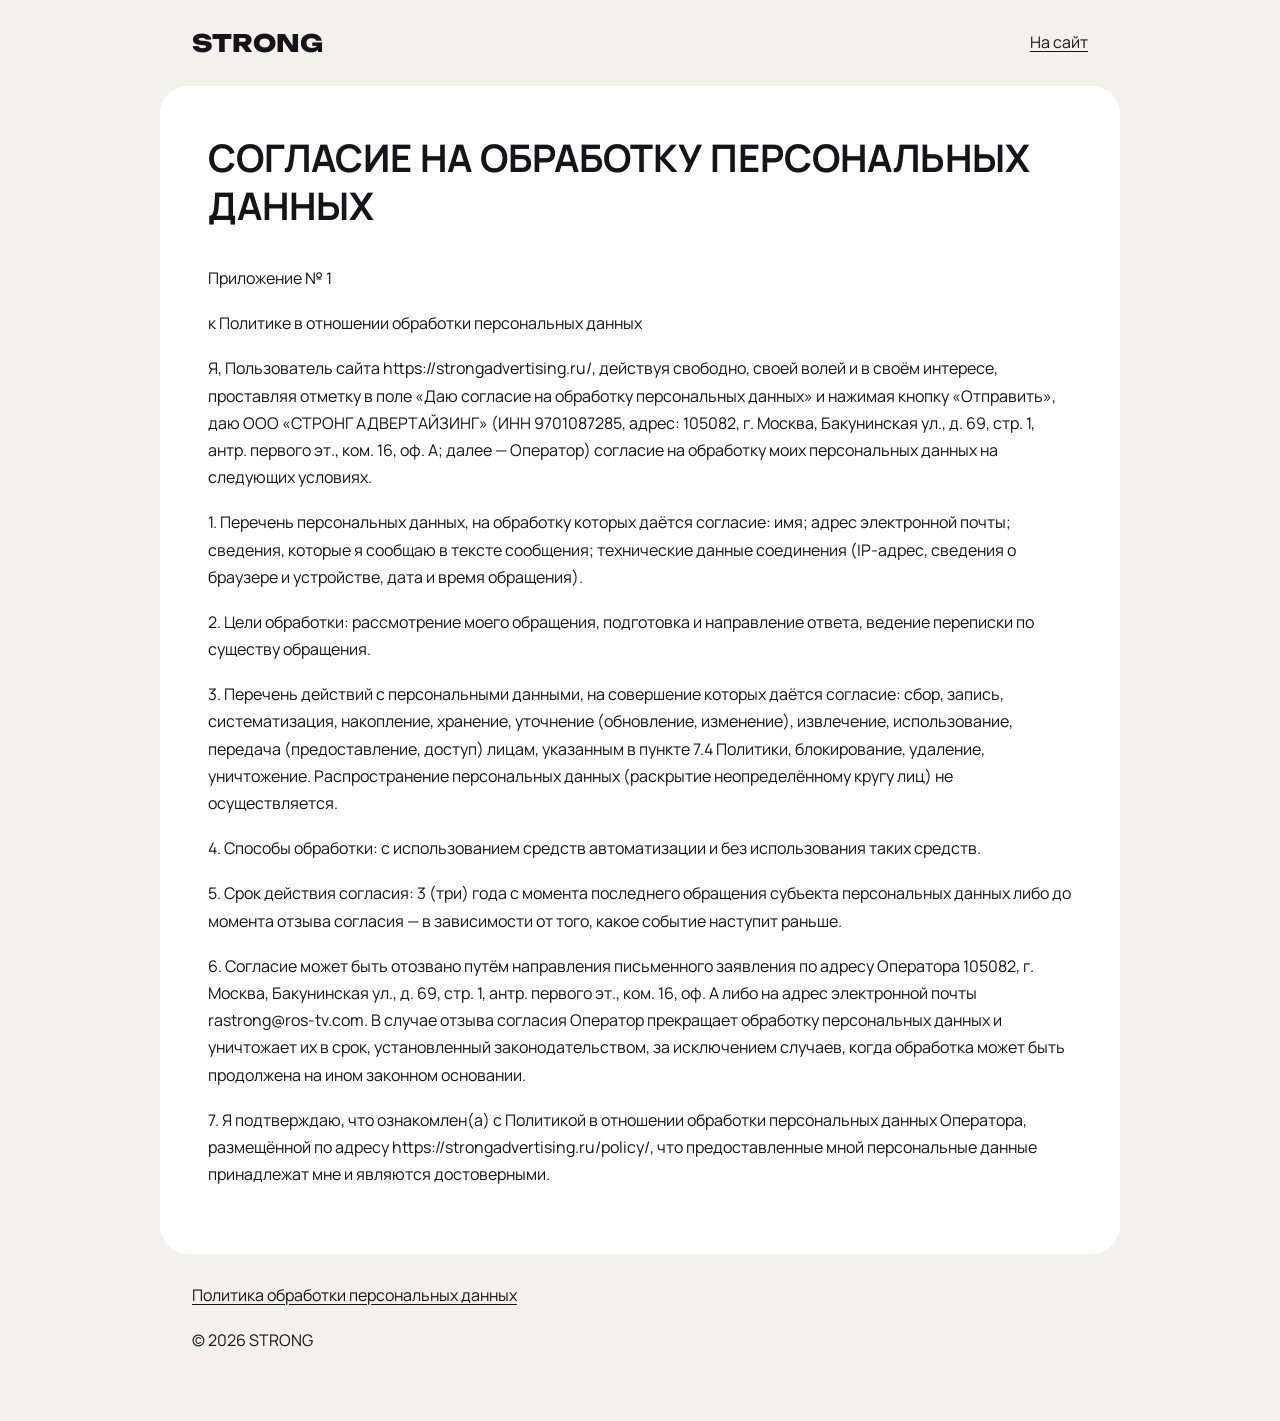
==== consent/index.html @ 19254cc5 "Add STRONG consent page" ====
<!doctype html>
<html lang="ru"><head><meta charset="utf-8"><meta name="viewport" content="width=device-width, initial-scale=1">
<title>СОГЛАСИЕ НА ОБРАБОТКУ ПЕРСОНАЛЬНЫХ ДАННЫХ — STRONG</title><link rel="icon" href="/favicon.svg" type="image/svg+xml"><link rel="stylesheet" href="/fonts/fonts.css">
<style>*{box-sizing:border-box}body{margin:0;background:#F3F1EA;color:#14141A;font:16px/1.7 Manrope,Arial,sans-serif}header,main,footer{max-width:960px;margin:auto;padding:28px 32px}header{display:flex;justify-content:space-between;gap:24px;align-items:center}.logo{font:800 24px Unbounded,Arial,sans-serif;text-decoration:none}a{color:inherit;text-underline-offset:3px}main{background:#fff;border-radius:28px;padding:48px}h1{font-size:clamp(24px,4vw,38px);line-height:1.25;margin:0 0 36px;overflow-wrap:anywhere}h2{font-size:23px;line-height:1.4;margin:36px 0 16px}p{margin:0 0 18px;overflow-wrap:anywhere}footer{padding-bottom:48px}a:focus-visible{outline:2px solid #C0453E;outline-offset:4px}@media(max-width:600px){header,footer{padding:24px 20px}header{font-size:14px}main{margin:0 12px;padding:28px 20px;border-radius:20px}body{font-size:15px}h2{font-size:21px}}</style></head><body>
<header><a class="logo" href="/">STRONG</a><a href="/">На сайт</a></header>
<main><h1>СОГЛАСИЕ НА ОБРАБОТКУ ПЕРСОНАЛЬНЫХ ДАННЫХ</h1>
<p>Приложение № 1</p>
<p>к Политике в отношении обработки персональных данных</p>
<p>Я, Пользователь сайта https://strongadvertising.ru/, действуя свободно, своей волей и в своём интересе, проставляя отметку в поле «Даю согласие на обработку персональных данных» и нажимая кнопку «Отправить», даю ООО «СТРОНГ АДВЕРТАЙЗИНГ» (ИНН 9701087285, адрес: 105082, г. Москва, Бакунинская ул., д. 69, стр. 1, антр. первого эт., ком. 16, оф. А; далее — Оператор) согласие на обработку моих персональных данных на следующих условиях.</p>
<p>1. Перечень персональных данных, на обработку которых даётся согласие: имя; адрес электронной почты; сведения, которые я сообщаю в тексте сообщения; технические данные соединения (IP-адрес, сведения о браузере и устройстве, дата и время обращения).</p>
<p>2. Цели обработки: рассмотрение моего обращения, подготовка и направление ответа, ведение переписки по существу обращения.</p>
<p>3. Перечень действий с персональными данными, на совершение которых даётся согласие: сбор, запись, систематизация, накопление, хранение, уточнение (обновление, изменение), извлечение, использование, передача (предоставление, доступ) лицам, указанным в пункте 7.4 Политики, блокирование, удаление, уничтожение. Распространение персональных данных (раскрытие неопределённому кругу лиц) не осуществляется.</p>
<p>4. Способы обработки: с использованием средств автоматизации и без использования таких средств.</p>
<p>5. Срок действия согласия: 3 (три) года с момента последнего обращения субъекта персональных данных либо до момента отзыва согласия — в зависимости от того, какое событие наступит раньше.</p>
<p>6. Согласие может быть отозвано путём направления письменного заявления по адресу Оператора 105082, г. Москва, Бакунинская ул., д. 69, стр. 1, антр. первого эт., ком. 16, оф. А либо на адрес электронной почты rastrong@ros-tv.com. В случае отзыва согласия Оператор прекращает обработку персональных данных и уничтожает их в срок, установленный законодательством, за исключением случаев, когда обработка может быть продолжена на ином законном основании.</p>
<p>7. Я подтверждаю, что ознакомлен(а) с Политикой в отношении обработки персональных данных Оператора, размещённой по адресу https://strongadvertising.ru/policy/, что предоставленные мной персональные данные принадлежат мне и являются достоверными.</p></main><footer><p><a href="/policy/">Политика обработки персональных данных</a></p><p>© 2026 STRONG</p></footer></body></html>
---- fonts/fonts.css ----
/* cyrillic-ext */
@font-face {
  font-family: 'Manrope';
  font-style: normal;
  font-weight: 400;
  font-display: swap;
  src: url(manrope-05.woff2) format('woff2');
  unicode-range: U+0460-052F, U+1C80-1C8A, U+20B4, U+2DE0-2DFF, U+A640-A69F, U+FE2E-FE2F;
}
/* cyrillic */
@font-face {
  font-family: 'Manrope';
  font-style: normal;
  font-weight: 400;
  font-display: swap;
  src: url(manrope-00.woff2) format('woff2');
  unicode-range: U+0301, U+0400-045F, U+0490-0491, U+04B0-04B1, U+2116;
}
/* latin-ext */
@font-face {
  font-family: 'Manrope';
  font-style: normal;
  font-weight: 400;
  font-display: swap;
  src: url(manrope-04.woff2) format('woff2');
  unicode-range: U+0100-02BA, U+02BD-02C5, U+02C7-02CC, U+02CE-02D7, U+02DD-02FF, U+0304, U+0308, U+0329, U+1D00-1DBF, U+1E00-1E9F, U+1EF2-1EFF, U+2020, U+20A0-20AB, U+20AD-20C0, U+2113, U+2C60-2C7F, U+A720-A7FF;
}
/* latin */
@font-face {
  font-family: 'Manrope';
  font-style: normal;
  font-weight: 400;
  font-display: swap;
  src: url(manrope-02.woff2) format('woff2');
  unicode-range: U+0000-00FF, U+0131, U+0152-0153, U+02BB-02BC, U+02C6, U+02DA, U+02DC, U+0304, U+0308, U+0329, U+2000-206F, U+20AC, U+2122, U+2191, U+2193, U+2212, U+2215, U+FEFF, U+FFFD;
}
/* cyrillic-ext */
@font-face {
  font-family: 'Manrope';
  font-style: normal;
  font-weight: 500;
  font-display: swap;
  src: url(manrope-05.woff2) format('woff2');
  unicode-range: U+0460-052F, U+1C80-1C8A, U+20B4, U+2DE0-2DFF, U+A640-A69F, U+FE2E-FE2F;
}
/* cyrillic */
@font-face {
  font-family: 'Manrope';
  font-style: normal;
  font-weight: 500;
  font-display: swap;
  src: url(manrope-00.woff2) format('woff2');
  unicode-range: U+0301, U+0400-045F, U+0490-0491, U+04B0-04B1, U+2116;
}
/* latin-ext */
@font-face {
  font-family: 'Manrope';
  font-style: normal;
  font-weight: 500;
  font-display: swap;
  src: url(manrope-04.woff2) format('woff2');
  unicode-range: U+0100-02BA, U+02BD-02C5, U+02C7-02CC, U+02CE-02D7, U+02DD-02FF, U+0304, U+0308, U+0329, U+1D00-1DBF, U+1E00-1E9F, U+1EF2-1EFF, U+2020, U+20A0-20AB, U+20AD-20C0, U+2113, U+2C60-2C7F, U+A720-A7FF;
}
/* latin */
@font-face {
  font-family: 'Manrope';
  font-style: normal;
  font-weight: 500;
  font-display: swap;
  src: url(manrope-02.woff2) format('woff2');
  unicode-range: U+0000-00FF, U+0131, U+0152-0153, U+02BB-02BC, U+02C6, U+02DA, U+02DC, U+0304, U+0308, U+0329, U+2000-206F, U+20AC, U+2122, U+2191, U+2193, U+2212, U+2215, U+FEFF, U+FFFD;
}
/* cyrillic-ext */
@font-face {
  font-family: 'Manrope';
  font-style: normal;
  font-weight: 600;
  font-display: swap;
  src: url(manrope-05.woff2) format('woff2');
  unicode-range: U+0460-052F, U+1C80-1C8A, U+20B4, U+2DE0-2DFF, U+A640-A69F, U+FE2E-FE2F;
}
/* cyrillic */
@font-face {
  font-family: 'Manrope';
  font-style: normal;
  font-weight: 600;
  font-display: swap;
  src: url(manrope-00.woff2) format('woff2');
  unicode-range: U+0301, U+0400-045F, U+0490-0491, U+04B0-04B1, U+2116;
}
/* latin-ext */
@font-face {
  font-family: 'Manrope';
  font-style: normal;
  font-weight: 600;
  font-display: swap;
  src: url(manrope-04.woff2) format('woff2');
  unicode-range: U+0100-02BA, U+02BD-02C5, U+02C7-02CC, U+02CE-02D7, U+02DD-02FF, U+0304, U+0308, U+0329, U+1D00-1DBF, U+1E00-1E9F, U+1EF2-1EFF, U+2020, U+20A0-20AB, U+20AD-20C0, U+2113, U+2C60-2C7F, U+A720-A7FF;
}
/* latin */
@font-face {
  font-family: 'Manrope';
  font-style: normal;
  font-weight: 600;
  font-display: swap;
  src: url(manrope-02.woff2) format('woff2');
  unicode-range: U+0000-00FF, U+0131, U+0152-0153, U+02BB-02BC, U+02C6, U+02DA, U+02DC, U+0304, U+0308, U+0329, U+2000-206F, U+20AC, U+2122, U+2191, U+2193, U+2212, U+2215, U+FEFF, U+FFFD;
}
/* cyrillic-ext */
@font-face {
  font-family: 'Manrope';
  font-style: normal;
  font-weight: 700;
  font-display: swap;
  src: url(manrope-05.woff2) format('woff2');
  unicode-range: U+0460-052F, U+1C80-1C8A, U+20B4, U+2DE0-2DFF, U+A640-A69F, U+FE2E-FE2F;
}
/* cyrillic */
@font-face {
  font-family: 'Manrope';
  font-style: normal;
  font-weight: 700;
  font-display: swap;
  src: url(manrope-00.woff2) format('woff2');
  unicode-range: U+0301, U+0400-045F, U+0490-0491, U+04B0-04B1, U+2116;
}
/* latin-ext */
@font-face {
  font-family: 'Manrope';
  font-style: normal;
  font-weight: 700;
  font-display: swap;
  src: url(manrope-04.woff2) format('woff2');
  unicode-range: U+0100-02BA, U+02BD-02C5, U+02C7-02CC, U+02CE-02D7, U+02DD-02FF, U+0304, U+0308, U+0329, U+1D00-1DBF, U+1E00-1E9F, U+1EF2-1EFF, U+2020, U+20A0-20AB, U+20AD-20C0, U+2113, U+2C60-2C7F, U+A720-A7FF;
}
/* latin */
@font-face {
  font-family: 'Manrope';
  font-style: normal;
  font-weight: 700;
  font-display: swap;
  src: url(manrope-02.woff2) format('woff2');
  unicode-range: U+0000-00FF, U+0131, U+0152-0153, U+02BB-02BC, U+02C6, U+02DA, U+02DC, U+0304, U+0308, U+0329, U+2000-206F, U+20AC, U+2122, U+2191, U+2193, U+2212, U+2215, U+FEFF, U+FFFD;
}
/* cyrillic-ext */
@font-face {
  font-family: 'Unbounded';
  font-style: normal;
  font-weight: 600;
  font-display: swap;
  src: url(unbounded-08.woff2) format('woff2');
  unicode-range: U+0460-052F, U+1C80-1C8A, U+20B4, U+2DE0-2DFF, U+A640-A69F, U+FE2E-FE2F;
}
/* cyrillic */
@font-face {
  font-family: 'Unbounded';
  font-style: normal;
  font-weight: 600;
  font-display: swap;
  src: url(unbounded-10.woff2) format('woff2');
  unicode-range: U+0301, U+0400-045F, U+0490-0491, U+04B0-04B1, U+2116;
}
/* latin-ext */
@font-face {
  font-family: 'Unbounded';
  font-style: normal;
  font-weight: 600;
  font-display: swap;
  src: url(unbounded-07.woff2) format('woff2');
  unicode-range: U+0100-02BA, U+02BD-02C5, U+02C7-02CC, U+02CE-02D7, U+02DD-02FF, U+0304, U+0308, U+0329, U+1D00-1DBF, U+1E00-1E9F, U+1EF2-1EFF, U+2020, U+20A0-20AB, U+20AD-20C0, U+2113, U+2C60-2C7F, U+A720-A7FF;
}
/* latin */
@font-face {
  font-family: 'Unbounded';
  font-style: normal;
  font-weight: 600;
  font-display: swap;
  src: url(unbounded-09.woff2) format('woff2');
  unicode-range: U+0000-00FF, U+0131, U+0152-0153, U+02BB-02BC, U+02C6, U+02DA, U+02DC, U+0304, U+0308, U+0329, U+2000-206F, U+20AC, U+2122, U+2191, U+2193, U+2212, U+2215, U+FEFF, U+FFFD;
}
/* cyrillic-ext */
@font-face {
  font-family: 'Unbounded';
  font-style: normal;
  font-weight: 800;
  font-display: swap;
  src: url(unbounded-08.woff2) format('woff2');
  unicode-range: U+0460-052F, U+1C80-1C8A, U+20B4, U+2DE0-2DFF, U+A640-A69F, U+FE2E-FE2F;
}
/* cyrillic */
@font-face {
  font-family: 'Unbounded';
  font-style: normal;
  font-weight: 800;
  font-display: swap;
  src: url(unbounded-10.woff2) format('woff2');
  unicode-range: U+0301, U+0400-045F, U+0490-0491, U+04B0-04B1, U+2116;
}
/* latin-ext */
@font-face {
  font-family: 'Unbounded';
  font-style: normal;
  font-weight: 800;
  font-display: swap;
  src: url(unbounded-07.woff2) format('woff2');
  unicode-range: U+0100-02BA, U+02BD-02C5, U+02C7-02CC, U+02CE-02D7, U+02DD-02FF, U+0304, U+0308, U+0329, U+1D00-1DBF, U+1E00-1E9F, U+1EF2-1EFF, U+2020, U+20A0-20AB, U+20AD-20C0, U+2113, U+2C60-2C7F, U+A720-A7FF;
}
/* latin */
@font-face {
  font-family: 'Unbounded';
  font-style: normal;
  font-weight: 800;
  font-display: swap;
  src: url(unbounded-09.woff2) format('woff2');
  unicode-range: U+0000-00FF, U+0131, U+0152-0153, U+02BB-02BC, U+02C6, U+02DA, U+02DC, U+0304, U+0308, U+0329, U+2000-206F, U+20AC, U+2122, U+2191, U+2193, U+2212, U+2215, U+FEFF, U+FFFD;
}
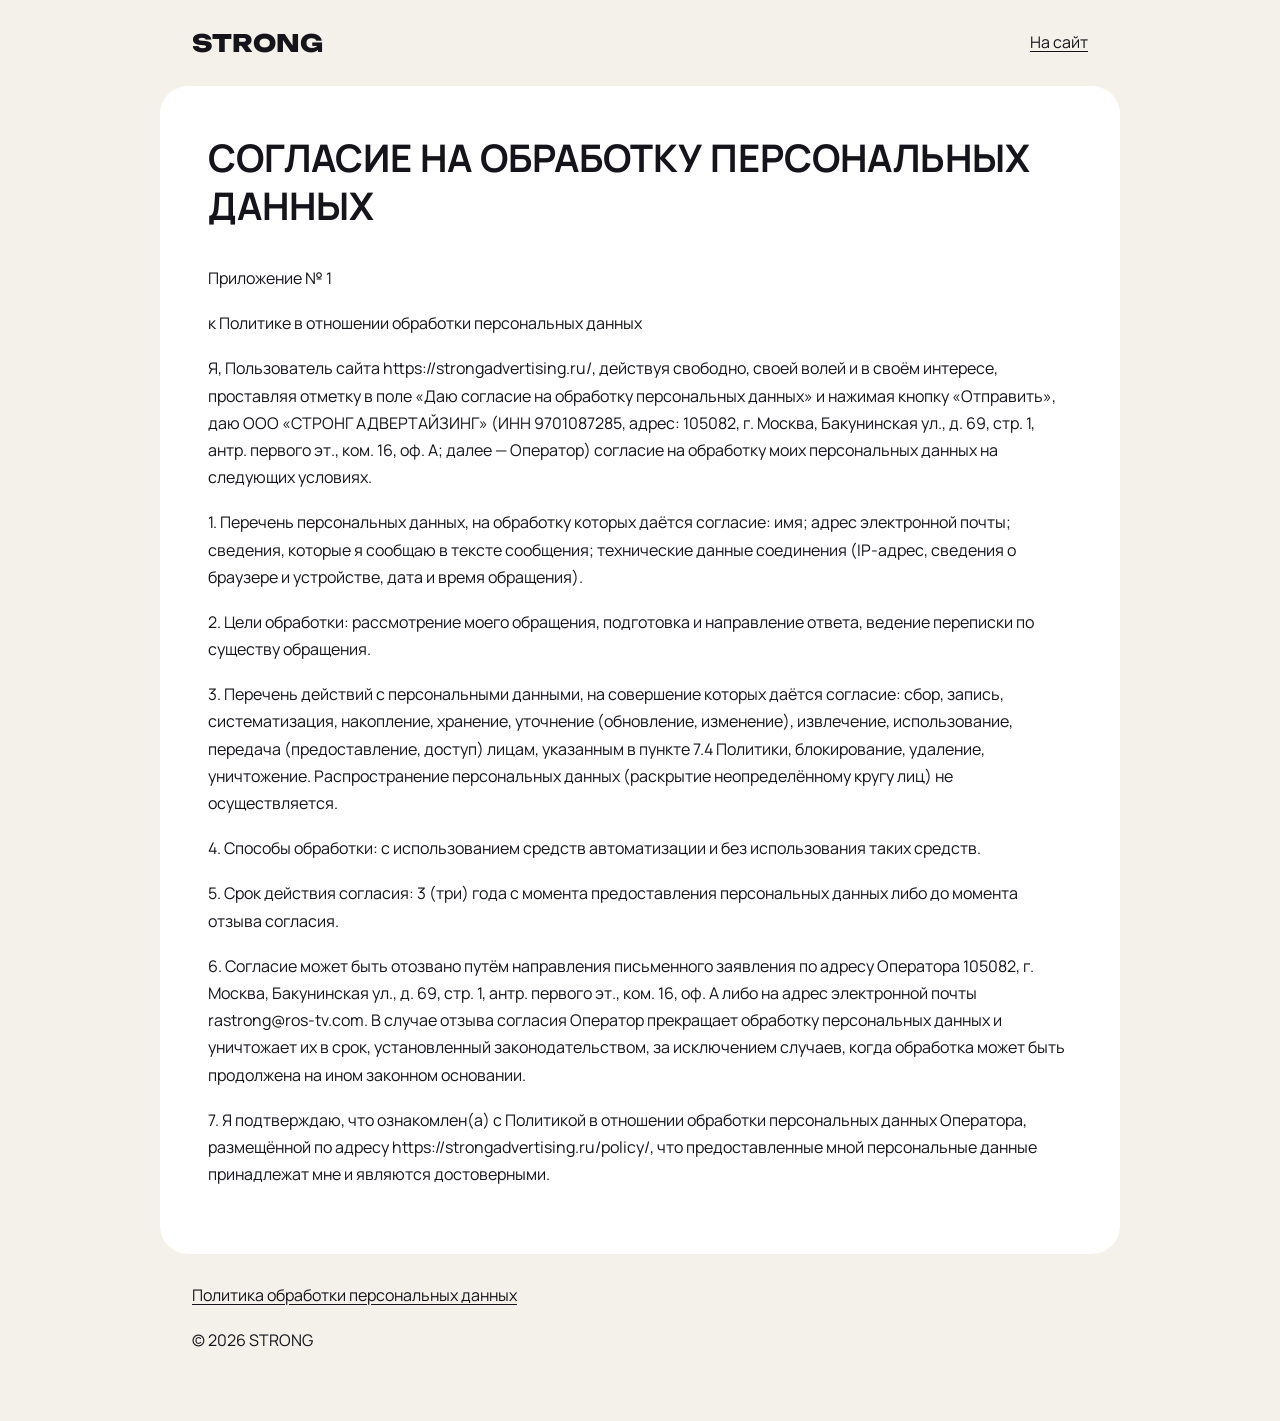
==== commit 6de33e31: "Publish revised STRONG consent" ====
--- a/consent/index.html
+++ b/consent/index.html
@@ -11,6 +11,6 @@
 <p>2. Цели обработки: рассмотрение моего обращения, подготовка и направление ответа, ведение переписки по существу обращения.</p>
 <p>3. Перечень действий с персональными данными, на совершение которых даётся согласие: сбор, запись, систематизация, накопление, хранение, уточнение (обновление, изменение), извлечение, использование, передача (предоставление, доступ) лицам, указанным в пункте 7.4 Политики, блокирование, удаление, уничтожение. Распространение персональных данных (раскрытие неопределённому кругу лиц) не осуществляется.</p>
 <p>4. Способы обработки: с использованием средств автоматизации и без использования таких средств.</p>
-<p>5. Срок действия согласия: 3 (три) года с момента последнего обращения субъекта персональных данных либо до момента отзыва согласия — в зависимости от того, какое событие наступит раньше.</p>
+<p>5. Срок действия согласия: 3 (три) года с момента предоставления персональных данных либо до момента отзыва согласия.</p>
 <p>6. Согласие может быть отозвано путём направления письменного заявления по адресу Оператора 105082, г. Москва, Бакунинская ул., д. 69, стр. 1, антр. первого эт., ком. 16, оф. А либо на адрес электронной почты rastrong@ros-tv.com. В случае отзыва согласия Оператор прекращает обработку персональных данных и уничтожает их в срок, установленный законодательством, за исключением случаев, когда обработка может быть продолжена на ином законном основании.</p>
 <p>7. Я подтверждаю, что ознакомлен(а) с Политикой в отношении обработки персональных данных Оператора, размещённой по адресу https://strongadvertising.ru/policy/, что предоставленные мной персональные данные принадлежат мне и являются достоверными.</p></main><footer><p><a href="/policy/">Политика обработки персональных данных</a></p><p>© 2026 STRONG</p></footer></body></html>
